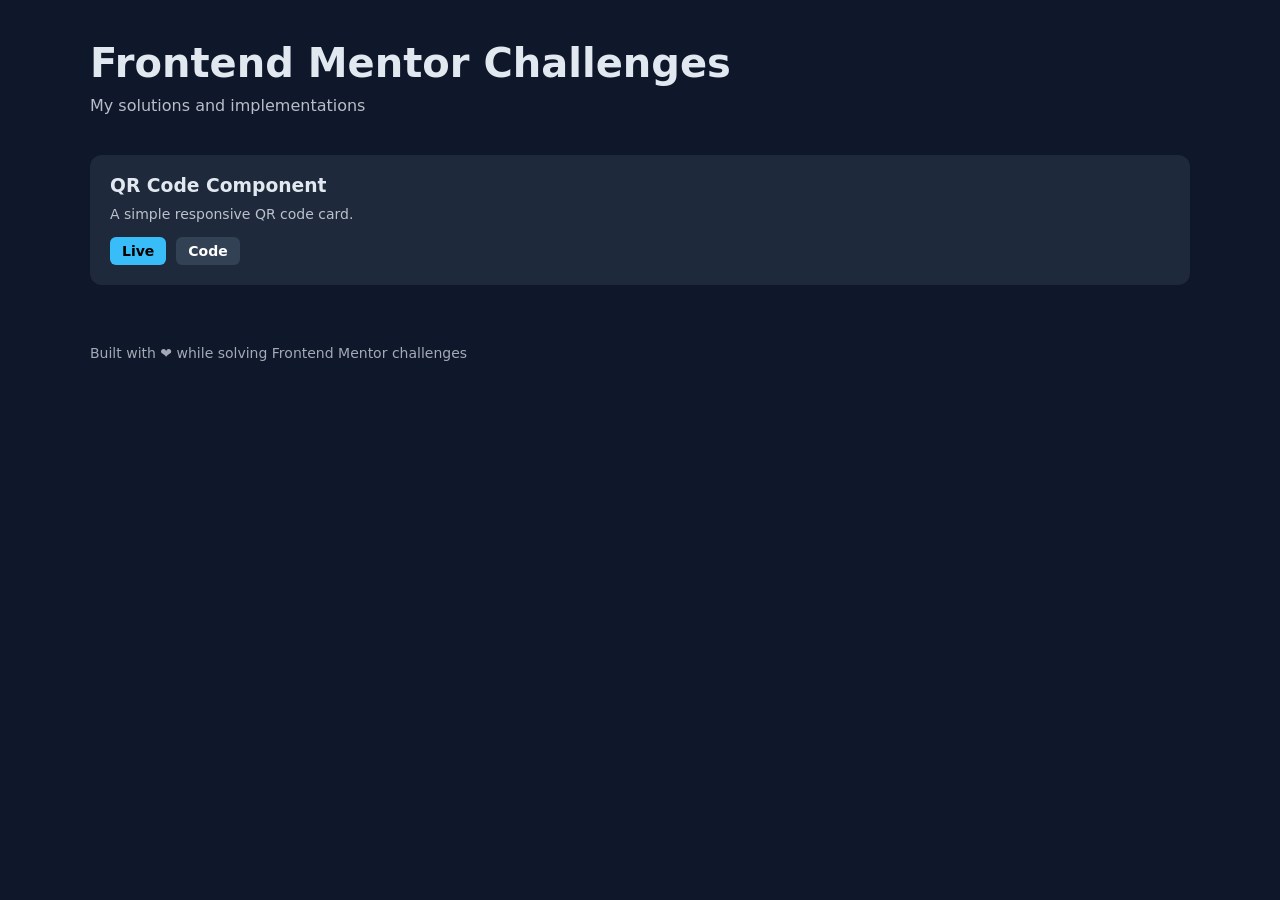
==== index.html @ c473ff98 "[PS-10MAR26]: Initial landing page for the challenges" ====
<!DOCTYPE html>
<html lang="en">

    <head>
        <meta charset="UTF-8">
        <meta name="viewport" content="width=device-width, initial-scale=1.0">
        <title>Frontend Mentor Challenges</title>
        <link rel="stylesheet" href="./style.css">
    </head>

    <body>
        <div class="container">
            <header>
                <h1>Frontend Mentor Challenges</h1>
                <p class="subtitle">My solutions and implementations</p>
            </header>

            <section class="grid">
                <div class="card">
                    <h3>QR Code Component</h3>
                    <p>A simple responsive QR code card.</p>
                    <div class="links">
                        <a href="./challenges/qr-code-component/">Live</a>
                        <a class="repo"
                            href="https://github.com/yourusername/frontend-mentor-challenges/tree/main/challenges/qr-code-component">Code</a>
                    </div>
                </div>
            </section>
            <footer>
                <p>Built with ❤️ while solving Frontend Mentor challenges</p>
            </footer>
        </div>
    </body>

</html>
---- style.css ----
:root{
  --bg:#0f172a;
  --card:#1e293b;
  --accent:#38bdf8;
  --text:#e2e8f0;
}

*{
  margin:0;
  padding:0;
  box-sizing:border-box;
  font-family:system-ui,-apple-system,BlinkMacSystemFont,"Segoe UI",Roboto;
}

body{
  background:var(--bg);
  color:var(--text);
  min-height:100vh;
  padding:40px;
}

.container{
  max-width:1100px;
  margin:auto;
}

header{
  margin-bottom:40px;
}

h1{
  font-size:2.5rem;
}

.subtitle{
  margin-top:10px;
  opacity:0.8;
}

.grid{
  display:grid;
  grid-template-columns:repeat(auto-fit,minmax(260px,1fr));
  gap:20px;
}

.card{
  background:var(--card);
  border-radius:12px;
  padding:20px;
  transition:transform .2s ease, box-shadow .2s ease;
}

.card:hover{
  transform:translateY(-5px);
  box-shadow:0 10px 25px rgba(0,0,0,.3);
}

.card h3{
  margin-bottom:10px;
}

.card p{
  font-size:14px;
  opacity:.8;
  margin-bottom:15px;
}

.links{
  display:flex;
  gap:10px;
}

.links a{
  text-decoration:none;
  font-size:14px;
  padding:6px 12px;
  border-radius:6px;
  background:var(--accent);
  color:black;
  font-weight:600;
}

.links a.repo{
  background:#334155;
  color:white;
}

footer{
  margin-top:60px;
  opacity:.7;
  font-size:14px;
}
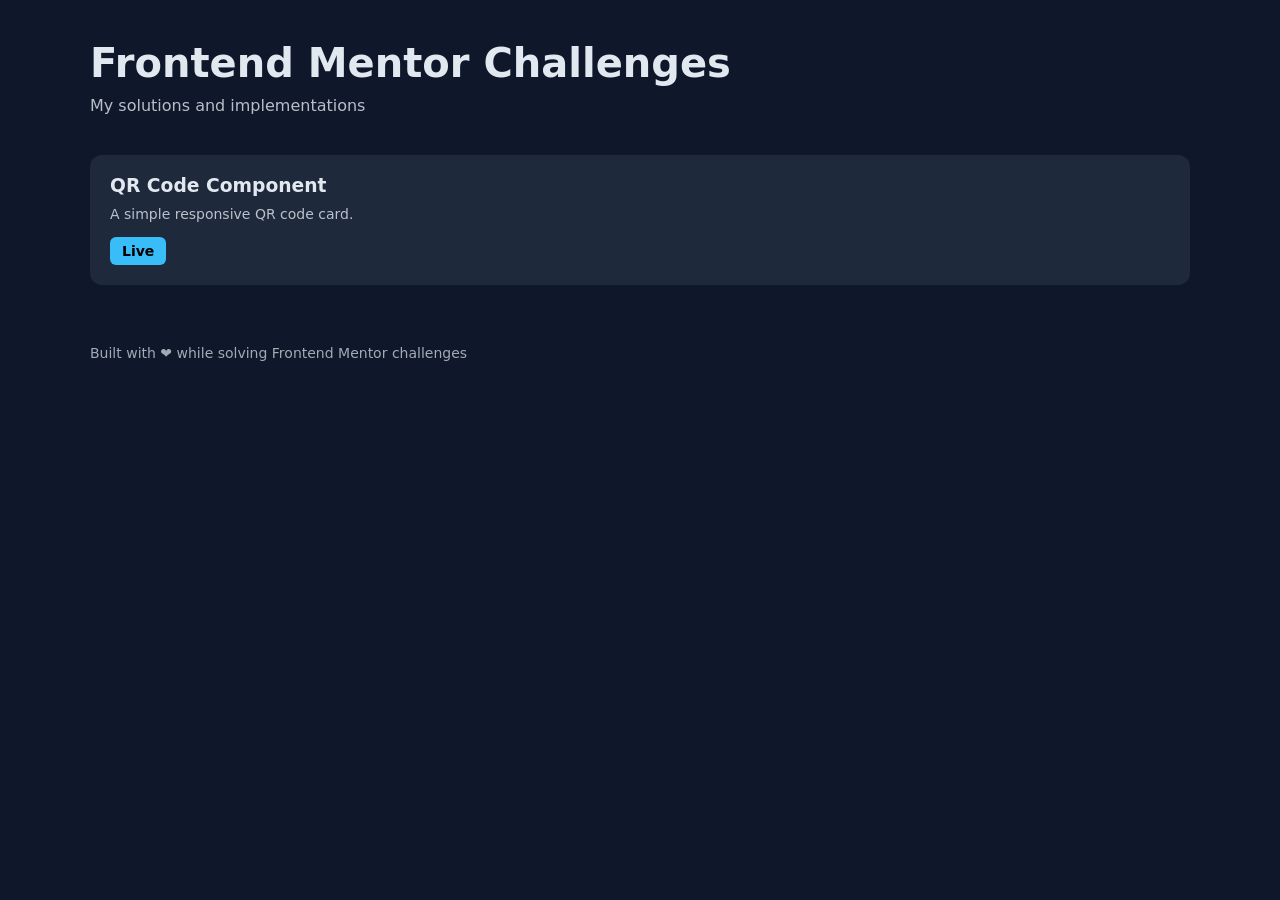
==== commit 942d62da: "[PS-10MAR2026]:qr-code component challenge solution" ====
--- a/index.html
+++ b/index.html
@@ -20,9 +20,9 @@
                     <h3>QR Code Component</h3>
                     <p>A simple responsive QR code card.</p>
                     <div class="links">
-                        <a href="./challenges/qr-code-component/">Live</a>
-                        <a class="repo"
-                            href="https://github.com/yourusername/frontend-mentor-challenges/tree/main/challenges/qr-code-component">Code</a>
+                        <a href="./challenges/qr-code-component/index.html">Live</a>
+                        <!-- <a class="repo"
+                            href="https://github.com/yourusername/frontend-mentor-challenges/tree/main/challenges/qr-code-component">Code</a> -->
                     </div>
                 </div>
             </section>
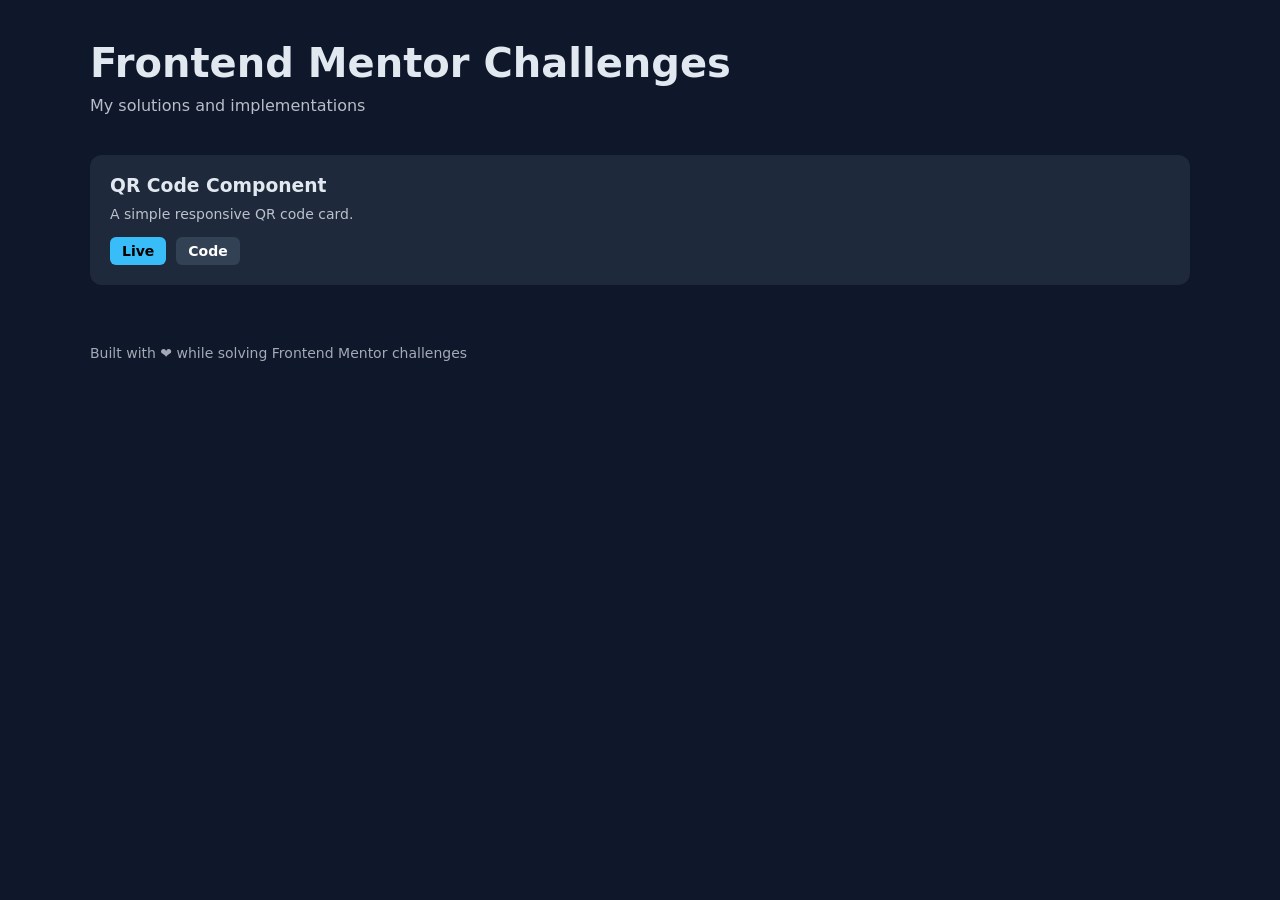
==== commit 7c487ccb: "[PS-10MAR2026]: add link to the repo" ====
--- a/index.html
+++ b/index.html
@@ -20,9 +20,9 @@
                     <h3>QR Code Component</h3>
                     <p>A simple responsive QR code card.</p>
                     <div class="links">
-                        <a href="./challenges/qr-code-component/index.html">Live</a>
-                        <!-- <a class="repo"
-                            href="https://github.com/yourusername/frontend-mentor-challenges/tree/main/challenges/qr-code-component">Code</a> -->
+                        <a href="./challenges/qr-code-component">Live</a>
+                        <a class="repo"
+                            href="https://github.com/VirtualSingh/frontend-mentor-challenges/tree/main/challenges/qr-code-component">Code</a>
                     </div>
                 </div>
             </section>
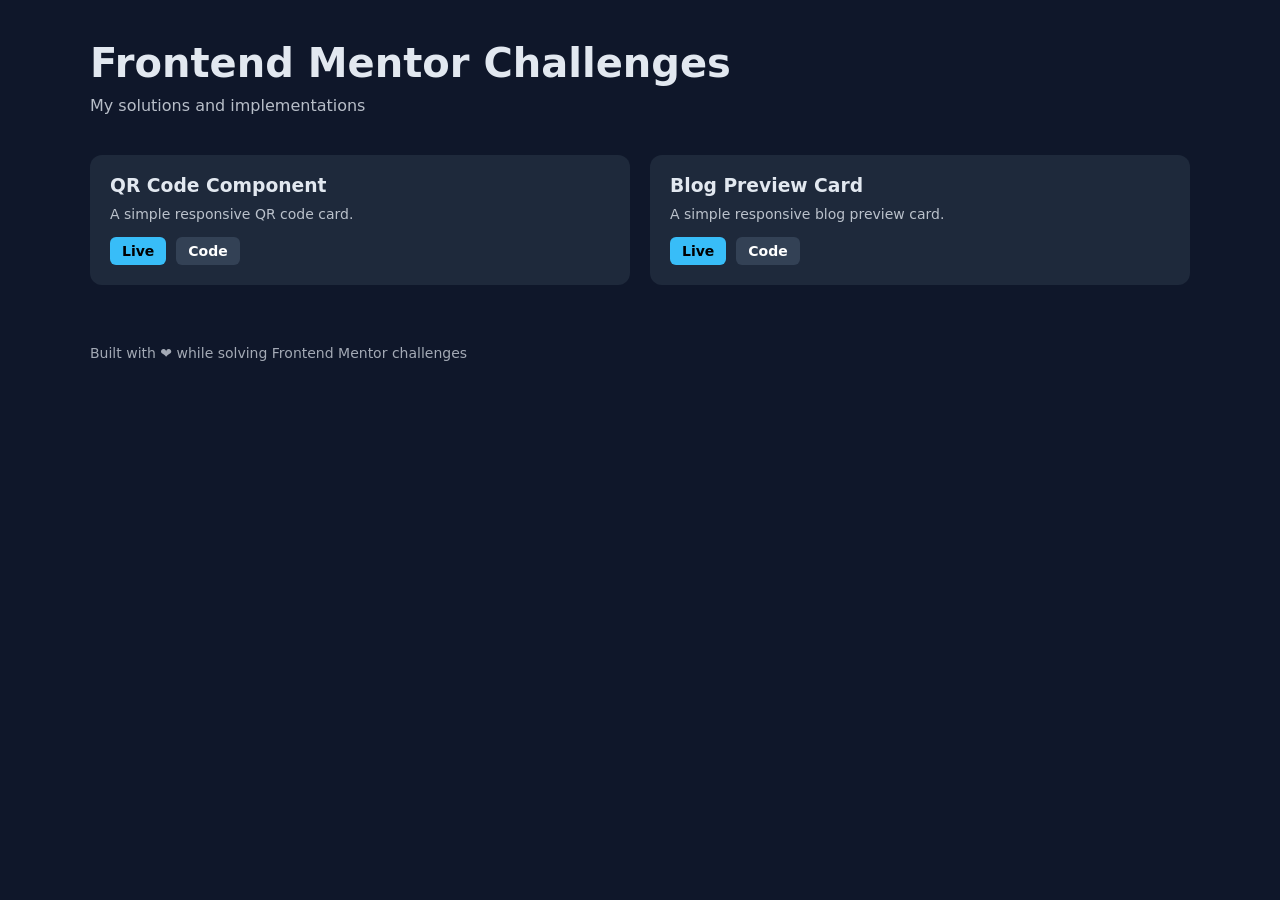
==== commit f1203cb7: "[PS-12MAR2026]: blog preview card initial setup" ====
--- a/index.html
+++ b/index.html
@@ -25,6 +25,15 @@
                             href="https://github.com/VirtualSingh/frontend-mentor-challenges/tree/main/challenges/qr-code-component">Code</a>
                     </div>
                 </div>
+                <div class="card">
+                    <h3>Blog Preview Card</h3>
+                    <p>A simple responsive blog preview card.</p>
+                    <div class="links">
+                        <a href="./challenges/blog-preview-card">Live</a>
+                        <a class="repo"
+                            href="https://github.com/VirtualSingh/frontend-mentor-challenges/tree/main/challenges/blog-preview-card">Code</a>
+                    </div>
+                </div>
             </section>
             <footer>
                 <p>Built with ❤️ while solving Frontend Mentor challenges</p>
